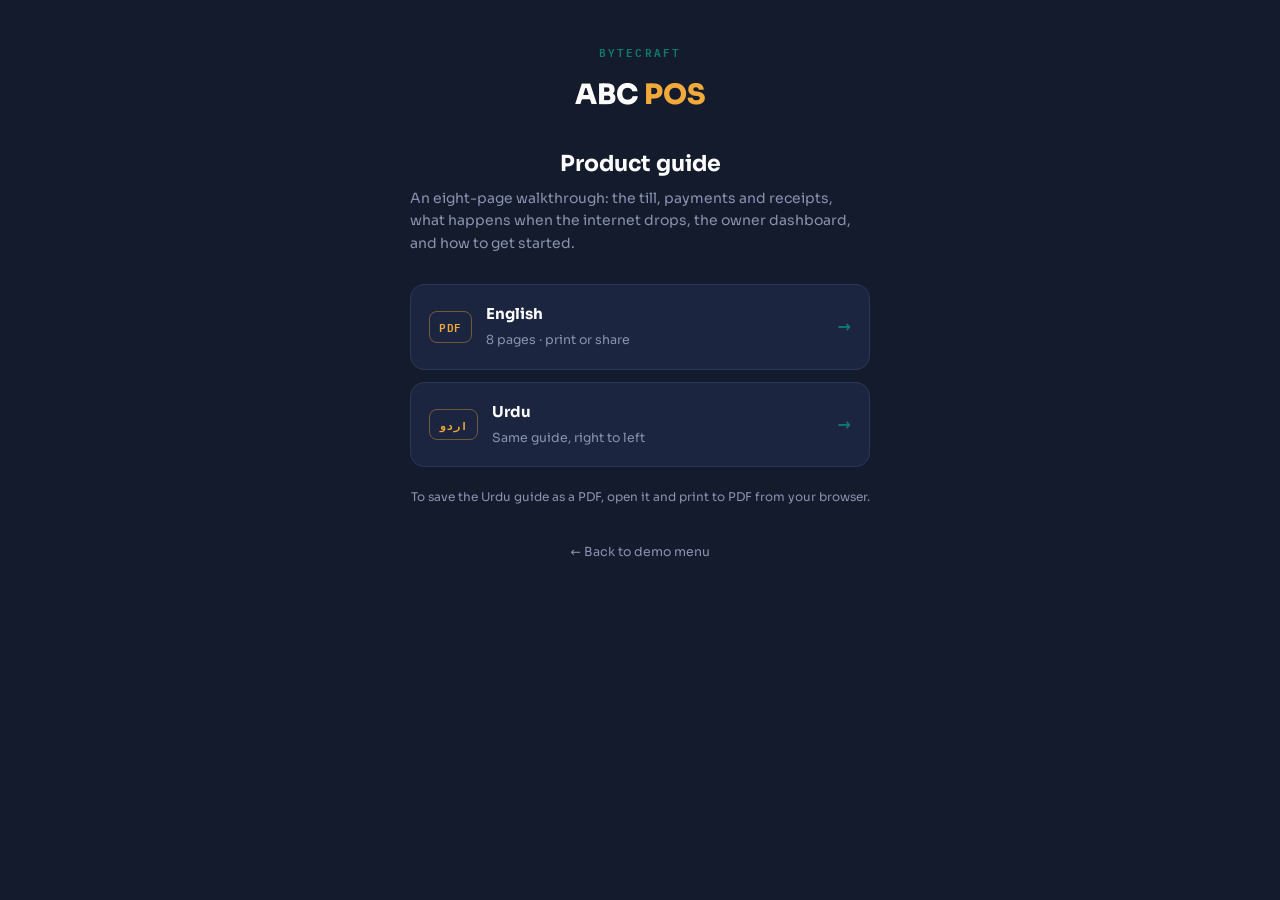
==== deck/index.html @ 6d08bc75 "Add files via upload" ====
<!DOCTYPE html>
<html lang="en">
<head>
<meta charset="UTF-8">
<meta name="viewport" content="width=device-width,initial-scale=1">
<title>ABC POS — Product Guide</title>
<link rel="preconnect" href="https://fonts.googleapis.com">
<link href="https://fonts.googleapis.com/css2?family=Sora:wght@400;600;700;800&family=IBM+Plex+Mono:wght@400;600&display=swap" rel="stylesheet">
<style>
:root{--ink:#141B2D;--ink-2:#1C2540;--edge:#2B3558;--teal:#0E7C6B;--amber:#F2A93B;--grey:#8A93AC}
*{margin:0;padding:0;box-sizing:border-box}
body{font-family:'Sora',system-ui,sans-serif;background:var(--ink);color:#fff;line-height:1.6;
  min-height:100vh;display:flex;flex-direction:column;align-items:center;padding:44px 16px}
.mark{font-weight:800;font-size:28px}.mark span{color:var(--amber)}
.eyebrow{font-family:'IBM Plex Mono',monospace;font-size:10.5px;letter-spacing:.2em;
  color:var(--teal);font-weight:600;text-transform:uppercase;margin-bottom:12px}
h1{font-size:22px;font-weight:700;margin-top:28px}
.lede{color:var(--grey);font-size:14px;max-width:460px;margin-top:6px}
.cards{display:grid;gap:12px;margin-top:30px;width:min(460px,100%)}
a.card{display:flex;align-items:center;gap:14px;text-decoration:none;color:#fff;
  background:var(--ink-2);border:1px solid var(--edge);border-radius:14px;padding:17px 18px;
  transition:border-color .16s ease,transform .16s ease}
a.card:hover,a.card:focus-visible{border-color:var(--teal);transform:translateY(-2px);outline:none}
a.card:focus-visible{box-shadow:0 0 0 3px rgba(242,169,59,.5)}
.glyph{font-family:'IBM Plex Mono',monospace;font-size:11px;font-weight:600;letter-spacing:.06em;
  color:var(--amber);border:1px solid rgba(242,169,59,.4);border-radius:8px;padding:6px 9px;flex-shrink:0}
.t{flex:1}
.t b{display:block;font-size:15px;font-weight:700}
.t span{font-size:12.5px;color:var(--grey)}
.arrow{color:var(--teal);font-weight:700}
.back{margin-top:34px;font-size:12.5px;color:var(--grey);text-decoration:none}
.back:hover{color:var(--amber)}
.note{font-size:12px;color:var(--grey);margin-top:20px;max-width:460px;text-align:center;line-height:1.7}
@media (prefers-reduced-motion:reduce){a.card{transition:none}}
</style>
</head>
<body>
  <p class="eyebrow">ByteCraft</p>
  <div class="mark">ABC<span> POS</span></div>
  <h1>Product guide</h1>
  <p class="lede">An eight-page walkthrough: the till, payments and receipts, what happens when the internet drops, the owner dashboard, and how to get started.</p>

  <div class="cards">
    <a class="card" href="ABC_POS_Client_Demo.pdf">
      <span class="glyph">PDF</span>
      <span class="t"><b>English</b><span>8 pages · print or share</span></span>
      <span class="arrow">→</span>
    </a>
    <a class="card" href="urdu.html">
      <span class="glyph">اردو</span>
      <span class="t"><b>Urdu</b><span>Same guide, right to left</span></span>
      <span class="arrow">→</span>
    </a>
  </div>

  <p class="note">To save the Urdu guide as a PDF, open it and print to PDF from your browser.</p>
  <a class="back" href="../">← Back to demo menu</a>
</body>
</html>
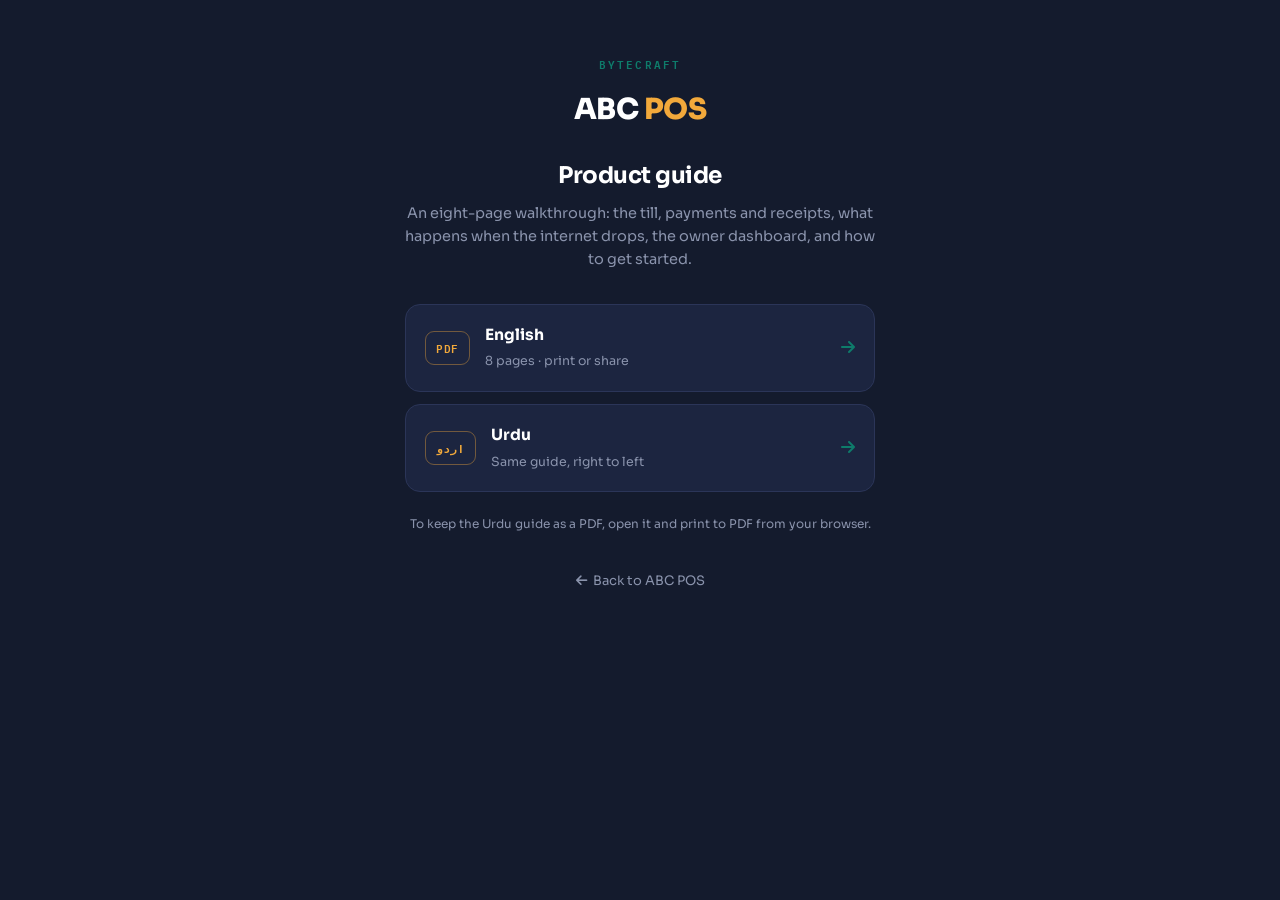
==== commit 02554923: "Add files via upload" ====
--- a/deck/index.html
+++ b/deck/index.html
@@ -5,33 +5,34 @@
 <meta name="viewport" content="width=device-width,initial-scale=1">
 <title>ABC POS — Product Guide</title>
 <link rel="preconnect" href="https://fonts.googleapis.com">
+<link rel="preconnect" href="https://fonts.gstatic.com" crossorigin>
 <link href="https://fonts.googleapis.com/css2?family=Sora:wght@400;600;700;800&family=IBM+Plex+Mono:wght@400;600&display=swap" rel="stylesheet">
+<link rel="stylesheet" href="https://cdnjs.cloudflare.com/ajax/libs/font-awesome/6.5.2/css/all.min.css">
 <style>
-:root{--ink:#141B2D;--ink-2:#1C2540;--edge:#2B3558;--teal:#0E7C6B;--amber:#F2A93B;--grey:#8A93AC}
+:root{--ink:#141B2D;--ink2:#1C2540;--edge:#2B3558;--teal:#0E7C6B;--amber:#F2A93B;--muted:#8A93AC}
 *{margin:0;padding:0;box-sizing:border-box}
 body{font-family:'Sora',system-ui,sans-serif;background:var(--ink);color:#fff;line-height:1.6;
-  min-height:100vh;display:flex;flex-direction:column;align-items:center;padding:44px 16px}
-.mark{font-weight:800;font-size:28px}.mark span{color:var(--amber)}
+  min-height:100vh;display:flex;flex-direction:column;align-items:center;padding:56px 18px}
 .eyebrow{font-family:'IBM Plex Mono',monospace;font-size:10.5px;letter-spacing:.2em;
-  color:var(--teal);font-weight:600;text-transform:uppercase;margin-bottom:12px}
-h1{font-size:22px;font-weight:700;margin-top:28px}
-.lede{color:var(--grey);font-size:14px;max-width:460px;margin-top:6px}
-.cards{display:grid;gap:12px;margin-top:30px;width:min(460px,100%)}
-a.card{display:flex;align-items:center;gap:14px;text-decoration:none;color:#fff;
-  background:var(--ink-2);border:1px solid var(--edge);border-radius:14px;padding:17px 18px;
+  color:var(--teal);font-weight:600;text-transform:uppercase;margin-bottom:13px}
+.mark{font-weight:800;font-size:29px;letter-spacing:-.02em}.mark span{color:var(--amber)}
+h1{font-size:23px;font-weight:700;margin-top:26px;letter-spacing:-.02em}
+.lede{color:var(--muted);font-size:14.5px;max-width:470px;margin-top:7px;text-align:center}
+.cards{display:grid;gap:12px;margin-top:32px;width:min(470px,100%)}
+a.card{display:flex;align-items:center;gap:15px;text-decoration:none;color:#fff;
+  background:var(--ink2);border:1px solid var(--edge);border-radius:15px;padding:18px 19px;
   transition:border-color .16s ease,transform .16s ease}
 a.card:hover,a.card:focus-visible{border-color:var(--teal);transform:translateY(-2px);outline:none}
-a.card:focus-visible{box-shadow:0 0 0 3px rgba(242,169,59,.5)}
-.glyph{font-family:'IBM Plex Mono',monospace;font-size:11px;font-weight:600;letter-spacing:.06em;
-  color:var(--amber);border:1px solid rgba(242,169,59,.4);border-radius:8px;padding:6px 9px;flex-shrink:0}
-.t{flex:1}
-.t b{display:block;font-size:15px;font-weight:700}
-.t span{font-size:12.5px;color:var(--grey)}
+a.card:focus-visible{box-shadow:0 0 0 3px rgba(242,169,59,.45)}
+.glyph{font-family:'IBM Plex Mono',monospace;font-size:11px;font-weight:600;letter-spacing:.05em;
+  color:var(--amber);border:1px solid rgba(242,169,59,.4);border-radius:9px;padding:7px 10px;flex-shrink:0}
+.t{flex:1}.t b{display:block;font-size:15.5px;font-weight:700}
+.t span{font-size:12.5px;color:var(--muted)}
 .arrow{color:var(--teal);font-weight:700}
-.back{margin-top:34px;font-size:12.5px;color:var(--grey);text-decoration:none}
+.back{margin-top:36px;font-size:13px;color:var(--muted);text-decoration:none}
 .back:hover{color:var(--amber)}
-.note{font-size:12px;color:var(--grey);margin-top:20px;max-width:460px;text-align:center;line-height:1.7}
-@media (prefers-reduced-motion:reduce){a.card{transition:none}}
+.note{font-size:12px;color:var(--muted);margin-top:22px;max-width:470px;text-align:center;line-height:1.7}
+@media(prefers-reduced-motion:reduce){a.card{transition:none}}
 </style>
 </head>
 <body>
@@ -44,16 +45,16 @@
     <a class="card" href="ABC_POS_Client_Demo.pdf">
       <span class="glyph">PDF</span>
       <span class="t"><b>English</b><span>8 pages · print or share</span></span>
-      <span class="arrow">→</span>
+      <span class="arrow"><i class="fa-solid fa-arrow-right"></i></span>
     </a>
     <a class="card" href="urdu.html">
       <span class="glyph">اردو</span>
       <span class="t"><b>Urdu</b><span>Same guide, right to left</span></span>
-      <span class="arrow">→</span>
+      <span class="arrow"><i class="fa-solid fa-arrow-right"></i></span>
     </a>
   </div>
 
-  <p class="note">To save the Urdu guide as a PDF, open it and print to PDF from your browser.</p>
-  <a class="back" href="../">← Back to demo menu</a>
+  <p class="note">To keep the Urdu guide as a PDF, open it and print to PDF from your browser.</p>
+  <a class="back" href="../"><i class="fa-solid fa-arrow-left"></i> &nbsp;Back to ABC POS</a>
 </body>
 </html>
